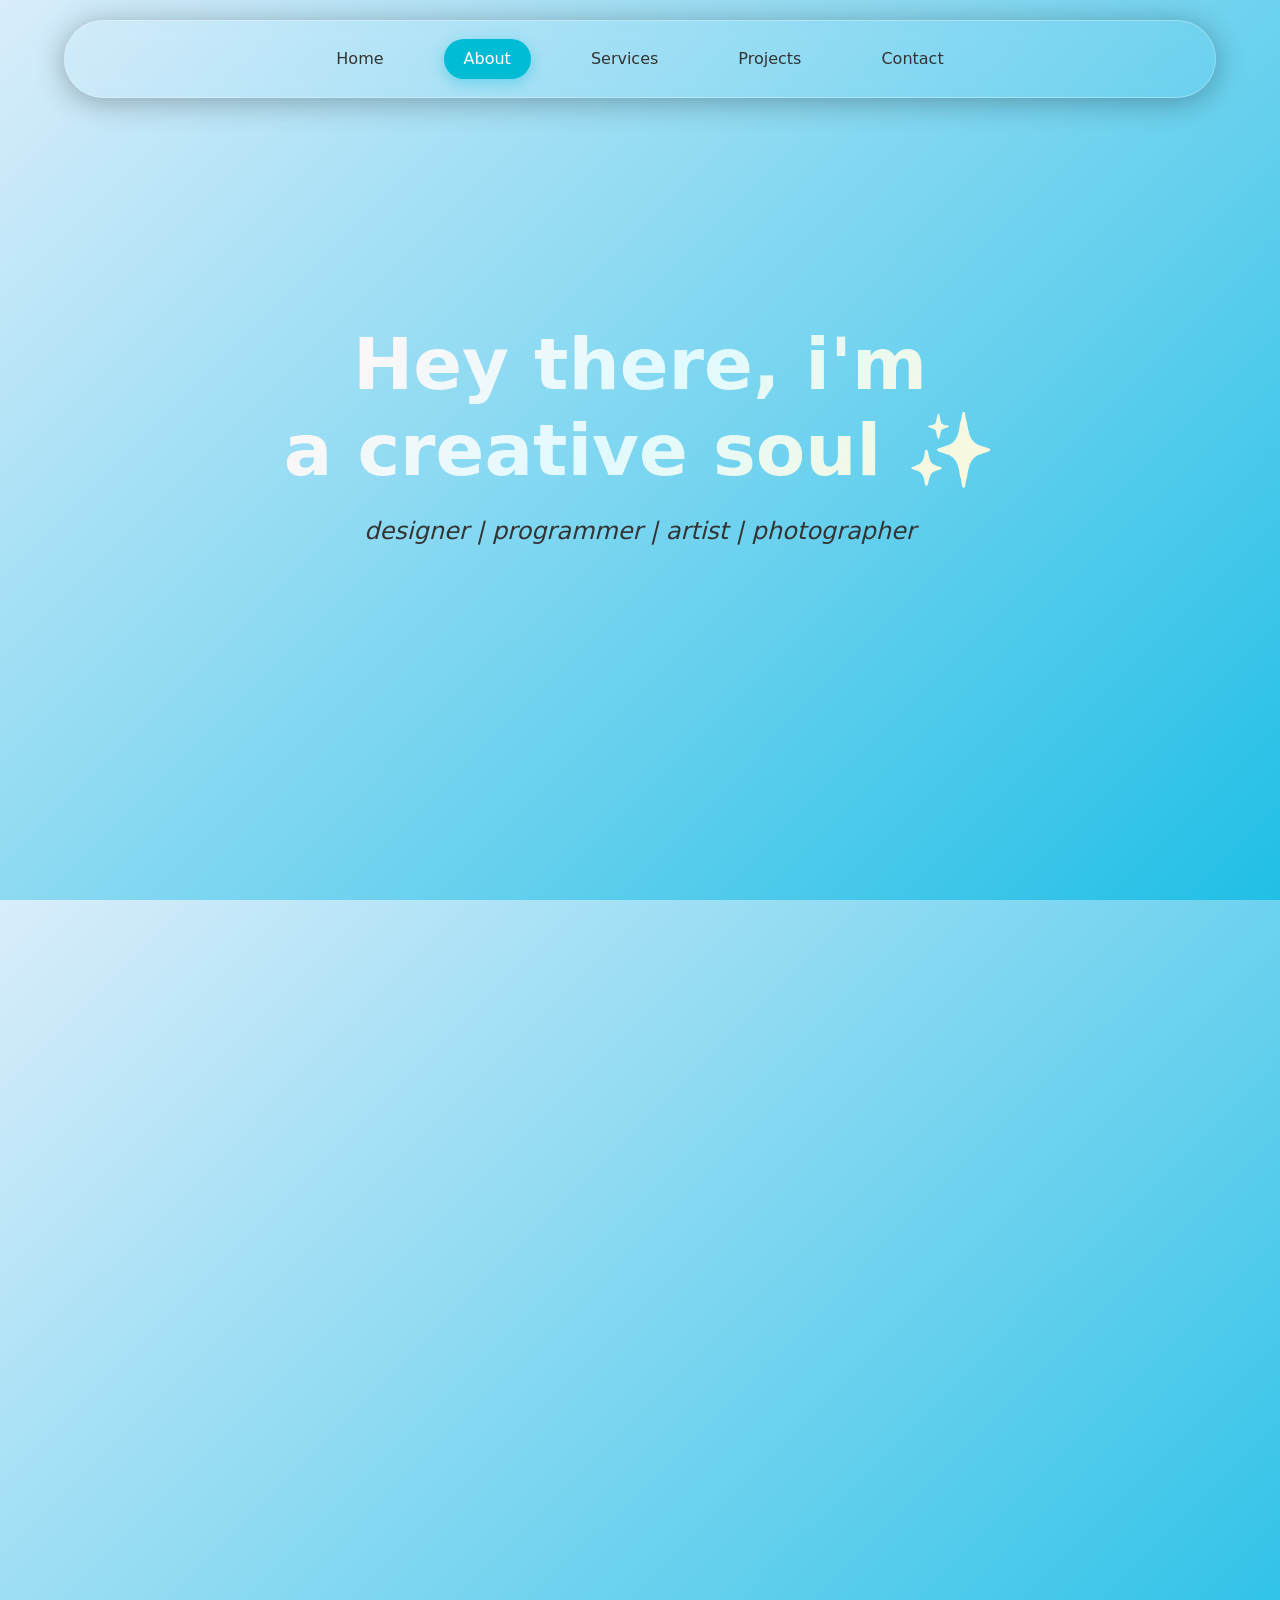
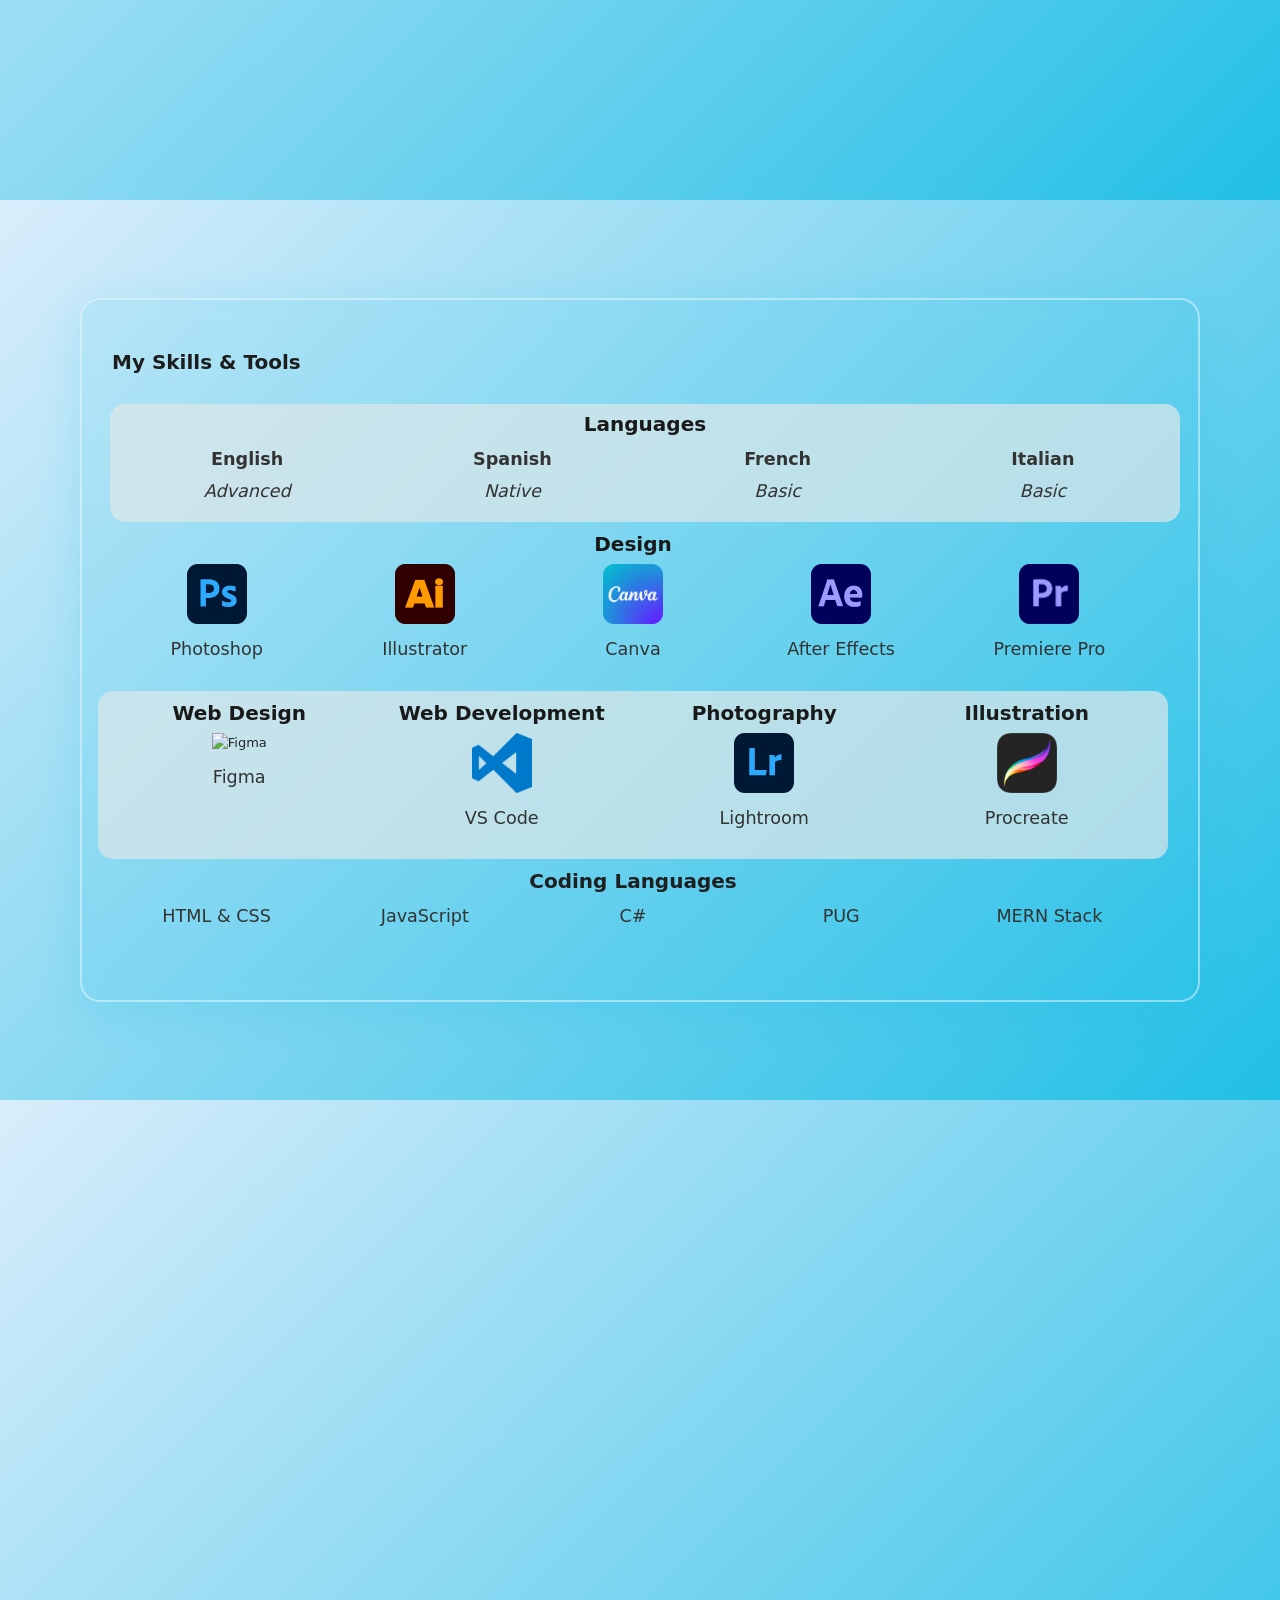
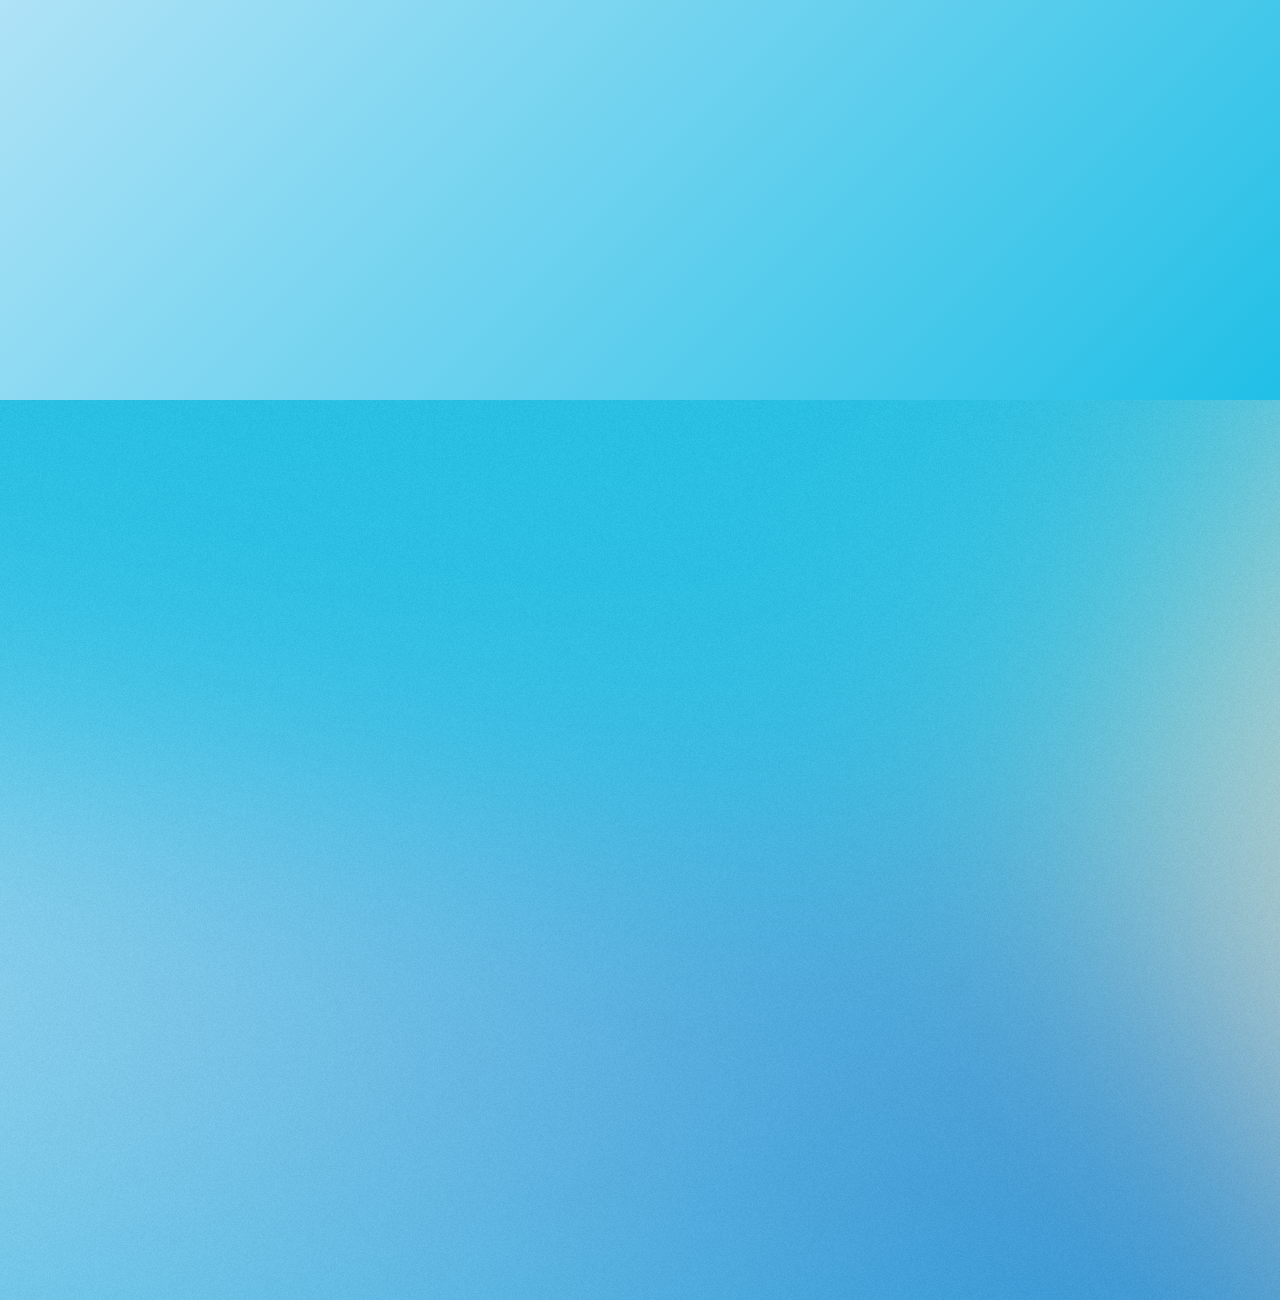
==== about.html @ a9e573de "first commit" ====
<!DOCTYPE html>
<html lang="en">
<head>
    <meta charset="UTF-8">
    <meta name="viewport" content="width=device-width, initial-scale=1.0">
    <title>About Me - Photographer & Creative</title>
    <link href="https://cdn.jsdelivr.net/npm/bootstrap@5.3.0/dist/css/bootstrap.min.css" rel="stylesheet">
    <link rel="stylesheet" href="principal.css">
    <link rel="stylesheet" href="portafolio.css">
    <link rel="stylesheet" href="https://unpkg.com/aos@2.3.1/dist/aos.css">
    <style>
        .about-container {
            max-width: 1200px;
            margin: 0 auto;
            padding: 60px 40px;
        }

        .about-hero-title {
            font-size: clamp(2.5rem, 8vw, 4.5rem);
            font-weight: 900;
            background: linear-gradient(135deg, #f9f7f7 15%, #e1faff 50%, #fbf8d9 100%);
            -webkit-background-clip: text;
            -webkit-text-fill-color: transparent;
            background-clip: text;
            margin-bottom: 20px;
            line-height: 1.2;
        }

        .about-subtitle {
            font-size: 1.5rem;
            color: #333;
            margin-bottom: 30px;
            font-style: italic;
        }

        .about-section {
            margin: 80px 0 80px 0;
            padding: 50px 30px;
            border-radius: 20px;
            backdrop-filter: blur(10px);
            border: 2px solid rgba(33, 191, 230, 0.3);
            box-shadow: 0 10px 40px rgba(33, 191, 230, 0.2);
            display: flex;
    flex-direction: column;
    justify-content: center;
            
        }

        .about-section-light {
            background-color: rgba(251, 248, 217, 0.8);
            border-color: rgba(251, 248, 217, 0.5);
        }

        .about-section-cyan {
            background-color: rgba(33, 191, 230, 0.1);
            border-color: rgba(240, 250, 252, 0.5);
        }

        .about-section h3 {
            color: #1d1d1d;
            font-weight: 700;
            margin-bottom: 10px;
            font-size: 1.8rem;
        }

        .about-section p {
            font-size: 1.1rem;
            line-height: 1.8;
            color: #333;
            margin-bottom: 15px;
        }

        .emoji-grid {
            display: grid;
            grid-template-columns: repeat(auto-fit, minmax(100px, 1fr));
            gap: 20px;
            margin: 30px 0;
            text-align: center;
        }

        .emoji-item {
            font-size: 3rem;
            animation: float 3s ease-in-out infinite;
        }

        .emoji-item:nth-child(2) {
            animation-delay: 0.3s;
        }

        .emoji-item:nth-child(3) {
            animation-delay: 0.6s;
        }

        .emoji-item:nth-child(4) {
            animation-delay: 0.9s;
        }

        @keyframes float {
            0%, 100% { transform: translateY(0px); }
            50% { transform: translateY(-15px); }
        }

        .quote-box {
            border-left: 5px solid #21bfe6;
            padding: 20px 30px;
            margin: 30px 0;
            background-color: rgba(33, 191, 230, 0.05);
            border-radius: 10px;
            font-style: italic;
            font-size: 1.2rem;
            color: #555;
        }

        .skills-grid {
            display: grid;
            grid-template-columns: repeat(auto-fit, minmax(150px, 1fr));
            gap: 15px;
            margin: 25px 0;
        }

        .skill-badge {
            background: linear-gradient(135deg, #21bfe6 0%, #00d4ff 100%);
            color: white;
            padding: 15px 20px;
            border-radius: 25px;
            text-align: center;
            font-weight: 600;
            box-shadow: 0 4px 15px rgba(33, 191, 230, 0.3);
            transition: all 0.3s ease;
        }

        .skill-badge:hover {
            transform: translateY(-5px);
            box-shadow: 0 8px 25px rgba(33, 191, 230, 0.5);
        }

        .cta-section {
            text-align: center;
            margin-top: 50px;
        }

        .cta-link {
            display: inline-block;
            background: linear-gradient(135deg, #21bfe6 0%, #00d4ff 100%);
            color: white;
            padding: 15px 40px;
            border-radius: 30px;
            text-decoration: none;
            font-weight: 600;
            transition: all 0.3s ease;
            box-shadow: 0 4px 15px rgba(33, 191, 230, 0.3);
            margin: 10px;
        }

        .cta-link:hover {
            transform: translateY(-3px);
            box-shadow: 0 8px 25px rgba(33, 191, 230, 0.5);
            color: white;
        }

        .panel5 {
            background-image: url(imagenes/image-mesh-gradient.png);
            z-index: 1;
        }

        @media (max-width: 768px) {
            .about-container {
                padding: 40px 30px;
            }

            .about-section {
                padding: 30px 25px;
                margin: 40px 0;
            }

            .panel {
                position: relative !important;
                height: auto !important;
               min-height: auto !important;
                margin-bottom: 20px;
            }

            .panel1 {
                height: 100vh !important;
                
            }

            .about-hero-title {
                font-size: 2rem;
            }

            .about-subtitle {
                font-size: 1.2rem;
            }
        }
    </style>
</head>
<body>
    <nav class="navbar-modern">
        <button class="hamburger" id="hamburger">
            <span></span>
            <span></span>
            <span></span>
        </button>
        <div class="navbar-container" id="navbarContainer">
            <a href="index.html" class="nav-link">Home</a>
            <a href="about.html" class="nav-link active">About</a>
            <a href="services.html" class="nav-link">Services</a>
            <a href="menuproyectos.html" class="nav-link">Projects</a>
            <a href="contact.html" class="nav-link">Contact</a>
        </div>
    </nav>

    <!-- Hero Section -->
    <section class="panel panel1">
        <div class="about-container" style="text-align: center;" >
            <div class="about-hero-title">Hey there, i'm <br>a creative soul ✨</div>
            <p class="about-subtitle">designer | programmer | artist | photographer </p>
        </div>
    </section>

    <!-- The Story -->
    <section class="panel panel2">
        <div class="about-container">
            <div class="about-section about-section-light" data-aos="fade-in">
                <div class="row">
                    <div class="col-md-6">
                        <h3>Who am I?</h3>
                        <p>
                            Hi, I’m <b>Nathy</b>
                            <br>An interactive media designer and illustrator exploring the intersection of visuals, narrative, and digital experiences. My work moves between coding, designing, creating art and taking photos, always driven by creativity and intention <b>★</b>.
                        </p>
                    <p>
                        I believe that design is about creating moments that make people feel something. whether it's the perfect shot at golden hour or a pixel-perfect interface, it's all about connection.
                    </p>
                    </div>
                    <div class="col-md-6">
                    <div style="margin: 40px 0; text-align: center;">
                        <img src="imagenes/Yo2.jpeg" alt="Nathy" style="max-width: 350px; padding-top: 50px; width: 100%; border-radius: 20px; box-shadow: 0 10px 40px rgba(33, 191, 230, 0.2); transition: all 0.3s ease; object-fit: cover;" onmouseover="this.style.transform='scale(1.02)'" onmouseout="this.style.transform='scale(1)'">
                    </div>
                    </div>
                </div>
            </div>
        </div>
    </section>

    <!-- My skills -->

    <section class="panel panel3">
        <div class="about-container">
            <div class="about-section about-section-cyan" style="font-size: small;">
            <!-- TITLE -->
            <div class="row">
                <div class="col-12">
                <h3 style="font-size: 20px;">My Skills & Tools</h3>
                </div>
            </div>
            <!-- GRID -->
            <div style="display: grid; gap: 20px; margin-top: 20px; margin-left: 10px; text-align: center;">
                <!--Idiomas-->
                <div class="row">
                    <div class="col-md-12" style="background-color: rgba(222, 231, 233, 0.7); border-radius: 15px; padding-top: 8px;">
                        <h5 style="color: #19191a; font-weight: 700;">Languages</h5>
                            <div style="display: grid; grid-template-columns: repeat(auto-fit, minmax(110px, 1fr)); gap: 15px;">
                                <div class="tool-card"><p><b>English</b><br> <i >Advanced</i></p></div>
                                <div class="tool-card"><p><b>Spanish</b><br> <i>Native</i></p></div>
                                <div class="tool-card"><p><b>French</b><br> <i>Basic</i></p></div>
                                <div class="tool-card"><p><b>Italian</b><br><i>Basic</i></p></div>
                            </div>
                    </div>

                <!-- Design -->
                <div class="row">
                <div class="col-12" style="padding: 10px;">
                    <h5 style="color: #19191a; font-weight: 700;">Design</h5>
                    <div style="display: grid; grid-template-columns: repeat(auto-fit, minmax(110px, 1fr)); gap: 15px;">
                    <div class="tool-card"><div><img src="imagenes/iconos/Photoshop.png" alt="Figma" style="width: 60px; height: 60px; margin-bottom: 10px;"></div><p>Photoshop</p></div>
                    <div class="tool-card"><div><img src="imagenes/iconos/Illustrator.png" alt="Illustrator" style="width: 60px; height: 60px; margin-bottom: 10px;"></div><p>Illustrator</p></div>
                    <div class="tool-card"><div><img src="imagenes/iconos/7e92f6b5f2a150832b8da889c6a7117deaa204ce-1000x1000.png" alt="Canva" style="width: 60px; height: 60px; margin-bottom: 10px;"></div><p>Canva</p></div>
                    <div class="tool-card"><div><img src="imagenes/iconos/Adobe_After_Effects_CC_icon.svg.png" alt="After Effects" style="width: 60px; height: 60px; margin-bottom: 10px;"></div><p>After Effects</p></div>
                    <div class="tool-card"><div><img src="imagenes/iconos/Adobe_Premiere_Pro_CC_icon.svg.png" alt="Premiere Pro" style="width: 60px; height: 60px; margin-bottom: 10px;"></div><p>Premiere Pro</p></div>
                    </div>
                </div>
                </div>

                <!-- Web Design -->
                <div class="row" style="background-color: rgba(222, 231, 233, 0.7); border-radius: 15px; padding: 10px;">
                <div class="col-md-3">
                    <h5 style="color: #19191a; font-weight: 700;">Web Design</h5>
                    <div style="display: grid; grid-template-columns: repeat(auto-fit, minmax(110px, 1fr)); gap: 15px;">
                    <div class="tool-card"><div><img src="imagenes/iconos/Figma.png" alt="Figma" style="width: 60px; height: 60px; margin-bottom: 10px;"></div><p>Figma</p></div>
                    </div>
                
                </div>

                <!-- Web Dev -->
                
                <div class="col-md-3">
                    <h5 style="color: #19191a; font-weight: 700;">Web Development</h5>
                    <div style="display: grid; grid-template-columns: repeat(auto-fit, minmax(110px, 1fr)); gap: 15px;">
                    <div class="tool-card"><div><img src="imagenes/iconos/visual-studio-code-logo-png-transparent.png" alt="VS Code" style="width: 60px; height: 60px; margin-bottom: 10px;"></div><p>VS Code</p></div>
                    </div>
                </div>
                <div class="col-md-3">
                    <h5 style="color: #19191a; font-weight: 700;">Photography</h5>
                    <div style="display: grid; grid-template-columns: repeat(auto-fit, minmax(110px, 1fr)); gap: 15px;">
                    <div class="tool-card">
                        <div style="font-size: 2.2rem;"><img src="imagenes/iconos/Adobe_Photoshop_Lightroom_CC_logo.svg.png" alt="Lightroom" style="width: 60px; height: 60px; margin-bottom: 10px;"></div>
                        <p>Lightroom</p>
                    </div>
                    </div>
                </div>
                <div class="col-md-3">
                        <h5 style="color: #1b1c1c; font-weight: 700;">Illustration</h5>
                        <div style="display: grid; grid-template-columns: repeat(auto-fit, minmax(110px, 1fr)); gap: 15px;">
                            <div class="tool-card">
                                <div style="font-size: 2.2rem;"><img src="imagenes/iconos/Procreate_icon.png" alt="Procreate" style="width: 60px; height: 60px; margin-bottom: 10px;"></div>
                                <p>Procreate</p>
                            </div>
                        </div>
                    </div>

              
                </div>

                <!-- Coding -->
                <div class="row" style="padding: 10px; padding-bottom: 2px;">
                <div class="col-12">
                    <h5 style="color: #1e1f20; font-weight: 700;">Coding Languages</h5>
                    <div style="display: grid; grid-template-columns: repeat(auto-fit, minmax(110px, 1fr)); gap: 15px;">
                    <div class="tool-card"><p>HTML & CSS</p></div>
                    <div class="tool-card"><p>JavaScript</p></div>
                    <div class="tool-card"><p>C#</p></div>
                    <div class="tool-card"><p>PUG</p></div>
                    <div class="tool-card"><p>MERN Stack</p></div>
                    </div>
                </div>
                </div>

            </div>

            <!-- TEXT BELOW -->
        </div>
    </section>

    <!-- Fun Facts -->
    <section class="panel panel4">
        <div class="about-container">
            <div class="about-section about-section-cyan" data-aos="fade-in">
                
                <h3 style="margin-bottom: 10px; color: #1e1f20; font-size: xx-large;"> Education</h3>
                <div class="row g-4 align-items-center">
                    <div class="col-12 col-md-6">
                        <div style="padding: 15px 0;">
                            <h5 style="color: #1f2020; font-weight: 700; font-size: clamp(1.1rem, 5vw, 1.3rem); margin-bottom: 10px;"> Universidad San Francisco de Quito (USFQ)</h5>
                            <p style="color: #666; font-size: 0.95rem; margin-bottom: 9px;"><strong>2024 - 2028</strong></p>
                            <ul style="list-style: none; padding-left: 0; font-size: clamp(0.95rem, 4vw, 1rem); line-height: 1.8; color: #333;">
                                <li>B.A. in Interactive Media Design</li>
                                <li>Minor in Illustration and Sequential Art</li>
                                <li>GPA: 4.0/4.0</li>
                                <li>NTTData certification</li>
                            </ul>
                        </div>
                        <div style="padding: 20px 0; border-top: 2px solid rgba(33, 191, 230, 0.2); margin-top: 10px;">
                            <h5 style="color: #1f2020; font-weight: 700; font-size: clamp(1.1rem, 5vw, 1.3rem); margin-bottom: 10px;">Tomas Moro International School</h5>
                            <p style="color: #666; font-size: 0.95rem; margin-bottom: 12px;"><strong>2009 - 2023</strong></p>
                            <ul style="list-style: none; padding-left: 0; font-size: clamp(0.95rem, 4vw, 1rem); line-height: 1.8; color: #333;">
                                <li>Quito Standard Bearer (Portaestandarte de Quito)</li>
                                <li>Valedictorian — GPA: 9.83/10</li>
                                <li>International Baccalaureate (IB) Diploma (English A: Higher Level)</li>
                            </ul>
                        </div>
                    </div>
                    <div class="col-12 col-md-6 d-flex align-items-center justify-content-center">
                        <div style="margin: 20px 0; text-align: center; width: 100%;">
                            <img src="imagenes/graduada.jpg" alt="Nathy" style="max-width: 100%; width: 100%; max-height: 500px; border-radius: 20px; box-shadow: 0 10px 40px rgba(33, 191, 230, 0.2); transition: all 0.3s ease; object-fit: cover;" onmouseover="this.style.transform='scale(1.02)'" onmouseout="this.style.transform='scale(1)'">
                        </div>
                    </div>
                </div>
            </div>
        </div>
    </section>

    <!-- CTA Section -->
    <section class="panel panel5">
        <div class="about-container">
            <div data-aos="fade-up">
                <div class="row">
                    <div class="col-md-12">
                        <h2 class="font-angelica" style="color: white; margin-bottom: 30px; font-size: clamp(6rem, 8vw, 5rem); text-align: center;">Ready to create something beautiful?</h2>
                    </div>
                 </div>
                 <div class="row g-3 justify-content-center">
                    <div class="col-12 col-md-6 text-center">
                        <a href="menuproyectos.html" class="btn btn-secondary btn-lg w-100" style="color: #19191a;">Explore My Work</a>
                    </div>
                    <div class="col-12 col-md-6 text-center">
                        <a href="contact.html" class="btn btn-secondary btn-lg w-100" style="color: #19191a;">Get in Touch</a>
                    </div>
                </div>
            </div>
        </div>
    </section>

    <script async src="https://cdn.jsdelivr.net/npm/bootstrap@5.3.0/dist/js/bootstrap.bundle.min.js"></script>
    <script async src="https://unpkg.com/aos@2.3.1/dist/aos.js"></script>
    <script>
        AOS.init({
            duration: 800,
            offset: 100
        });
        
        // Menu Hamburguesa
        const hamburger = document.getElementById('hamburger');
        const navbarContainer = document.getElementById('navbarContainer');
        
        hamburger.addEventListener('click', function() {
            navbarContainer.classList.toggle('active');
            hamburger.classList.toggle('active');
        });
        
        // Cerrar menú al hacer clic en un enlace
        document.querySelectorAll('.nav-link').forEach(link => {
            link.addEventListener('click', function() {
                navbarContainer.classList.remove('active');
                hamburger.classList.remove('active');
            });
        });
    </script>
</body>
</html>
---- principal.css ----
/* Custom Fonts */
@font-face {
    font-family: 'Angelica';
    src: url(imagenes/Tipografias/angelica.ttf) format('truetype');
}

@font-face {
    font-family: 'Poti';
    src: url(imagenes/Tipografias/poti.ttf) format('truetype');
}

/* Font Classes */
.font-angelica {
    font-family: 'Angelica', sans-serif !important;
}

.font-poti {
    font-family: 'Poti', sans-serif !important;
}

body {
   /* margin: 0;
    padding: 0;
    min-height: 100vh;
    background: linear-gradient(135deg, #00bcd4 0%, #2196f3 50%, #e0f2f1 100%);
    background-attachment: fixed;*/
    background-image: url(imagenes/image-mesh-gradient.png);
    background-size: cover;
    background-position: center;
    background-repeat: no-repeat;
    background-attachment: fixed;
}
.panel{
    display: flex;
    justify-content: center;
    align-items: center;
    height: 100vh;
    font-size: 30px;
    top: 0;
    position: sticky;
    
}
.panel1{
    background-image: url(imagenes/image-mesh-gradient.png);
    background-size: cover;
    background-position: center;
    background-repeat: no-repeat;
    z-index: 1;
}
.panel2{
    /* background-color: #fbf8d9 !important; */
    background-image: url(imagenes/background\ 2.png);
    background-size: cover;
    background-position: center;
    background-repeat: no-repeat;
    z-index: 1;
}
.panel3{
    background-image: url(imagenes/image-mesh-gradient.png);
    background-size: cover;
    background-position: center;
    background-repeat: no-repeat;
    z-index: 1;
}
.panel4{
    /* background-color: #21bfe6; */
    background-image: url(imagenes/background\ 2.png);
    background-size: cover;
    background-position: center;
    background-repeat: no-repeat;
    z-index: 1;
}

.btn1  {
  background-color: #fbf8d9;
  color: var(--light);
  border: none;
   transition: all 0.4s cubic-bezier(0.34, 1.56, 0.64, 1);
  cursor: pointer;
  position: relative;
  overflow: hidden;
  letter-spacing: 0.5px;
  font-size: 1rem;
}
.btn1::before {
  content: '';
  position: absolute;
  top: 50%;
  left: 50%;
  width: 0;
  height: 0;
  border-radius: 50%;
  background: rgba(255, 255, 255, 0.3);
  transform: translate(-50%, -50%);
  transition: width 0.6s, height 0.6s;
}

.btn1:hover {
  transform: translateY(-3px) scale(1.05);
  background: #379ef2;
}

.btn1:active {
  animation: btnBounce 0.4s ease;
  box-shadow: 0 6px 16px rgba(113, 217, 214, 0.5);
  transform: translateY(-1px) scale(1.02);
}

@keyframes btnBounce {
  0%, 100% {
    transform: scale(1.05);
  }
  50% {
    transform: scale(0.98);
  }
}

.navbar-modern {
    position: fixed;
    top: 20px;
    left: 50%;
    transform: translateX(-50%);
    z-index: 1000;
    width: 90%;
    max-width: 1200px;
}

.hamburger {
    display: none;
    background: none;
    border: none;
    font-size: 24px;
    cursor: pointer;
    flex-direction: column;
    gap: 5px;
    position: absolute;
    right: 20px;
    top: 50%;
    transform: translateY(-50%);
    z-index: 1001;
}

.hamburger span {
    width: 25px;
    height: 3px;
    background-color: #333333;
    border-radius: 2px;
    transition: all 0.3s ease;
}

.hamburger.active span:nth-child(1) {
    transform: rotate(45deg) translate(10px, 10px);
}

.hamburger.active span:nth-child(2) {
    opacity: 0;
}

.hamburger.active span:nth-child(3) {
    transform: rotate(-45deg) translate(7px, -7px);
}

.navbar-container {
    display: flex;
    gap: 40px;
    padding: 18px 50px;
    background-color: transparent;
    border: 1px solid rgba(255, 255, 255, 0.3);
    border-radius: 50px;
    backdrop-filter: blur(10px);
    box-shadow: 0 4px 30px rgba(0, 0, 0, 0.3);
    flex-wrap: wrap;
    justify-content: center;
    align-items: center;
}

.nav-link {
    color: #333333;
    text-decoration: none;
    font-size: 16px;
    font-weight: 500;
    padding: 8px 20px;
    border-radius: 25px;
    transition: all 0.3s ease;
    position: relative;
    white-space: nowrap;
}

.nav-link:hover {
    color: #ffffff;
    transform: translateY(-2px);
}

.nav-link.active {
    background-color: #00bcd4;
    color: #ffffff;
    box-shadow: 0 4px 15px rgba(0, 188, 212, 0.4);
}

/* Tablet */
@media (max-width: 992px) {
    .navbar-container {
        gap: 20px;
        padding: 15px 30px;
    }
    
    .nav-link {
        font-size: 14px;
        padding: 6px 15px;
    }
}

/* Móvil */
@media (max-width: 768px) {
    .navbar-modern {
        top: 10px;
        width: 95%;
    }
    
    .hamburger {
        display: flex;
        padding: 10px;
        font-size: 28px;
    }
    
    .hamburger span {
        background-color: #333333;
        width: 28px;
        height: 3px;
    }
    
    .panel {
        padding-top: 120px;
    }
    
    .navbar-container {
        position: absolute;
        top: 100%;
        left: 0;
        right: 0;
        flex-direction: column;
        gap: 0;
        margin-top: 10px;
        padding: 0 15px;
        border-radius: 20px;
        max-height: 0;
        overflow: hidden;
        opacity: 0;
        transition: all 0.3s ease;
        pointer-events: none;
        background-color: transparent;
        border: 1px solid rgba(255, 255, 255, 0.3);
        backdrop-filter: blur(10px);
    }
    
    .navbar-container.active {
        max-height: 400px;
        opacity: 1;
        pointer-events: auto;
        padding: 15px;
        overflow: visible;
    }
    
    .nav-link {
        font-size: 14px;
        padding: 12px 15px;
        width: 100%;
        text-align: center;
        border-radius: 10px;
    }
}

/* Móvil pequeño */
@media (max-width: 576px) {
    .navbar-modern {
        top: 8px;
        width: 98%;
    }
    
    .hamburger {
        padding: 8px;
        font-size: 24px;
    }
    
    .hamburger span {
        width: 22px;
        height: 2.5px;
    }
    
    .panel {
        padding-top: 100px;
    }
    
    .nav-link {
        font-size: 12px;
        padding: 10px 12px;
    }
}

.navbar {
    position: relative;
    padding: 10px 20px;
    background-color: rgba(255, 255, 255, 0.2);
    border-radius: 60px;
    backdrop-filter: blur(10px);
    box-shadow: 0 4px 30px rgba(0, 0, 0, 0.1);
    border: 0.5px solid rgba(255, 255, 255, 0.3);
}

      .btn-primary {
            background-color: #21BFE6;
            border: none;
            padding: 15px 40px;
            font-size: 1.2rem;
            font-weight: bold;
            border-radius: 30px;
            transition: all 0.3s ease;
        }
        .btn-primary:hover {
            background-color: #0fa3c8;
            transform: translateY(-5px);
        }
        .btn-secondary {
            background-color: #fbf8d9;
            border: none;
            padding: 15px 40px;
            font-size: 1.2rem;
            font-weight: bold;
            border-radius: 30px;
            transition: all 0.3s ease;
        }
        .btn-secondary:hover {
            background-color: #fffdea;
            transform: translateY(-5px);
        }
/* Responsive Gallery Title */
.gallery-title {
    font-size: clamp(3rem, 12vw, 200px);
    color: aliceblue;
}

/* Media queries para mayor control en dispositivos específicos */
@media (max-width: 992px) {
    .gallery-title {
        font-size: clamp(2rem, 10vw, 150px);
    }
}

@media (max-width: 768px) {
    .gallery-title {
        font-size: clamp(9rem, 8vw, 100px);
    }
}

@media (max-width: 576px) {
    .gallery-title {
        font-size: clamp(8rem, 6vw, 70px);
    }
}
---- portafolio.css ----
.gallery {
    display: grid;
    grid-template-columns: repeat(4, 1fr);
    gap: 20px;
    padding: 20px;
    background-color: #f5f5f5;
    grid-auto-flow: dense;
}
.fondo2 {
    background-color: #0c0c0c;
}
.gallery > img {
    width: 100%;
    object-fit: cover;
}

.gallery > img:hover {
    transform: scale(1.01);
    transition: transform 0.3s ease;        
}

.gallery > img.img-1x1 {
    grid-column-end: span 1;
    grid-row-end: span 1;
    aspect-ratio: 1 / 1 ;
}


.gallery > img.img-2x2 {
    grid-column-end: span 2;
    grid-row-end: span 2;
    aspect-ratio: 1 / 1 ;
}


.gallery > img.img-2x1 {
    grid-column-end: span 2;
    grid-row-end: span 1;
    aspect-ratio: 2 / 1 ;
}

.gallery > img.img-1x2 {
    grid-column-end: span 1;
    grid-row-end: span 2;
    aspect-ratio: 1 / 2 ;
}
.portafolio {
    font-family: 'Arial', sans-serif;
    margin: 0;
    padding: 0;
    background-color: #f5f5f5;  
}

/* Estilos para el Lightbox */
.modal-lightbox {
    display: none;
    position: fixed;
    top: 0;
    left: 0;
    width: 100%;
    height: 100%;
    background-color: rgba(0, 0, 0, 0.8);
    z-index: 1000;
    justify-content: center;
    align-items: center;
}

.modal-lightbox.active {
    display: flex;
}

.modal-content {
    position: relative;
    max-width: 33%;
    max-height: 90vh;
}

.modal-content img {
    width: 100%;
    height: 20%;
    object-fit: contain;
    border-radius: 10px;
}

.modal-close {
    position: absolute;
    top: -40px;
    right: 0;
    font-size: 40px;
    color: white;
    cursor: pointer;
    transition: color 0.3s ease;
}

.modal-close:hover {
    color: #ccc;
}

/* Botón de regreso a menú */
.back-to-menu {
    display: flex;
    justify-content: center;
    align-items: center;
    padding: 30px 20px;
    background-color: #f5f5f5;
}

.back-to-menu a {
    background-color: #21BFE6;
    color: white;
    padding: 12px 40px;
    border-radius: 25px;
    text-decoration: none;
    font-weight: bold;
    font-size: 1rem;
    transition: all 0.3s ease;
    display: inline-block;
}

.back-to-menu a:hover {
    background-color: #0fa3c8;
    transform: scale(1.05);
    color: white;
}

/* Sección Hero/Título */
.panel {
    width: 100%;
    display: flex;
    align-items: center;
    justify-content: center;
    background: linear-gradient(135deg, #D9EDFB 0%, #21BFE6 100%);
    position: relative;
    overflow: hidden;
}

.panel1 {
    height: 100vh;
    min-height: 100vh;
}

.panel12 {
    height: 100vh;
    min-height: 100vh;
    background-color: #000000 !important;
    background-image: none !important;
    background-size: cover;
    background-position: center;
}

.panel12 h1 {
    
    color: white !important;
    
}

/* Responsive Gallery Title */
.gallery-title {
    font-size: clamp(3rem, 12vw, 200px);
    color: aliceblue;
}

/* Media queries para mayor control en dispositivos específicos */
@media (max-width: 992px) {
    .gallery-title {
        font-size: clamp(2rem, 10vw, 150px);
    }
}

@media (max-width: 768px) {
    .gallery-title {
        font-size: clamp(1.5rem, 8vw, 100px);
    }
}

@media (max-width: 576px) {
    .gallery-title {
        font-size: clamp(8rem, 6vw, 70px);
    }
}
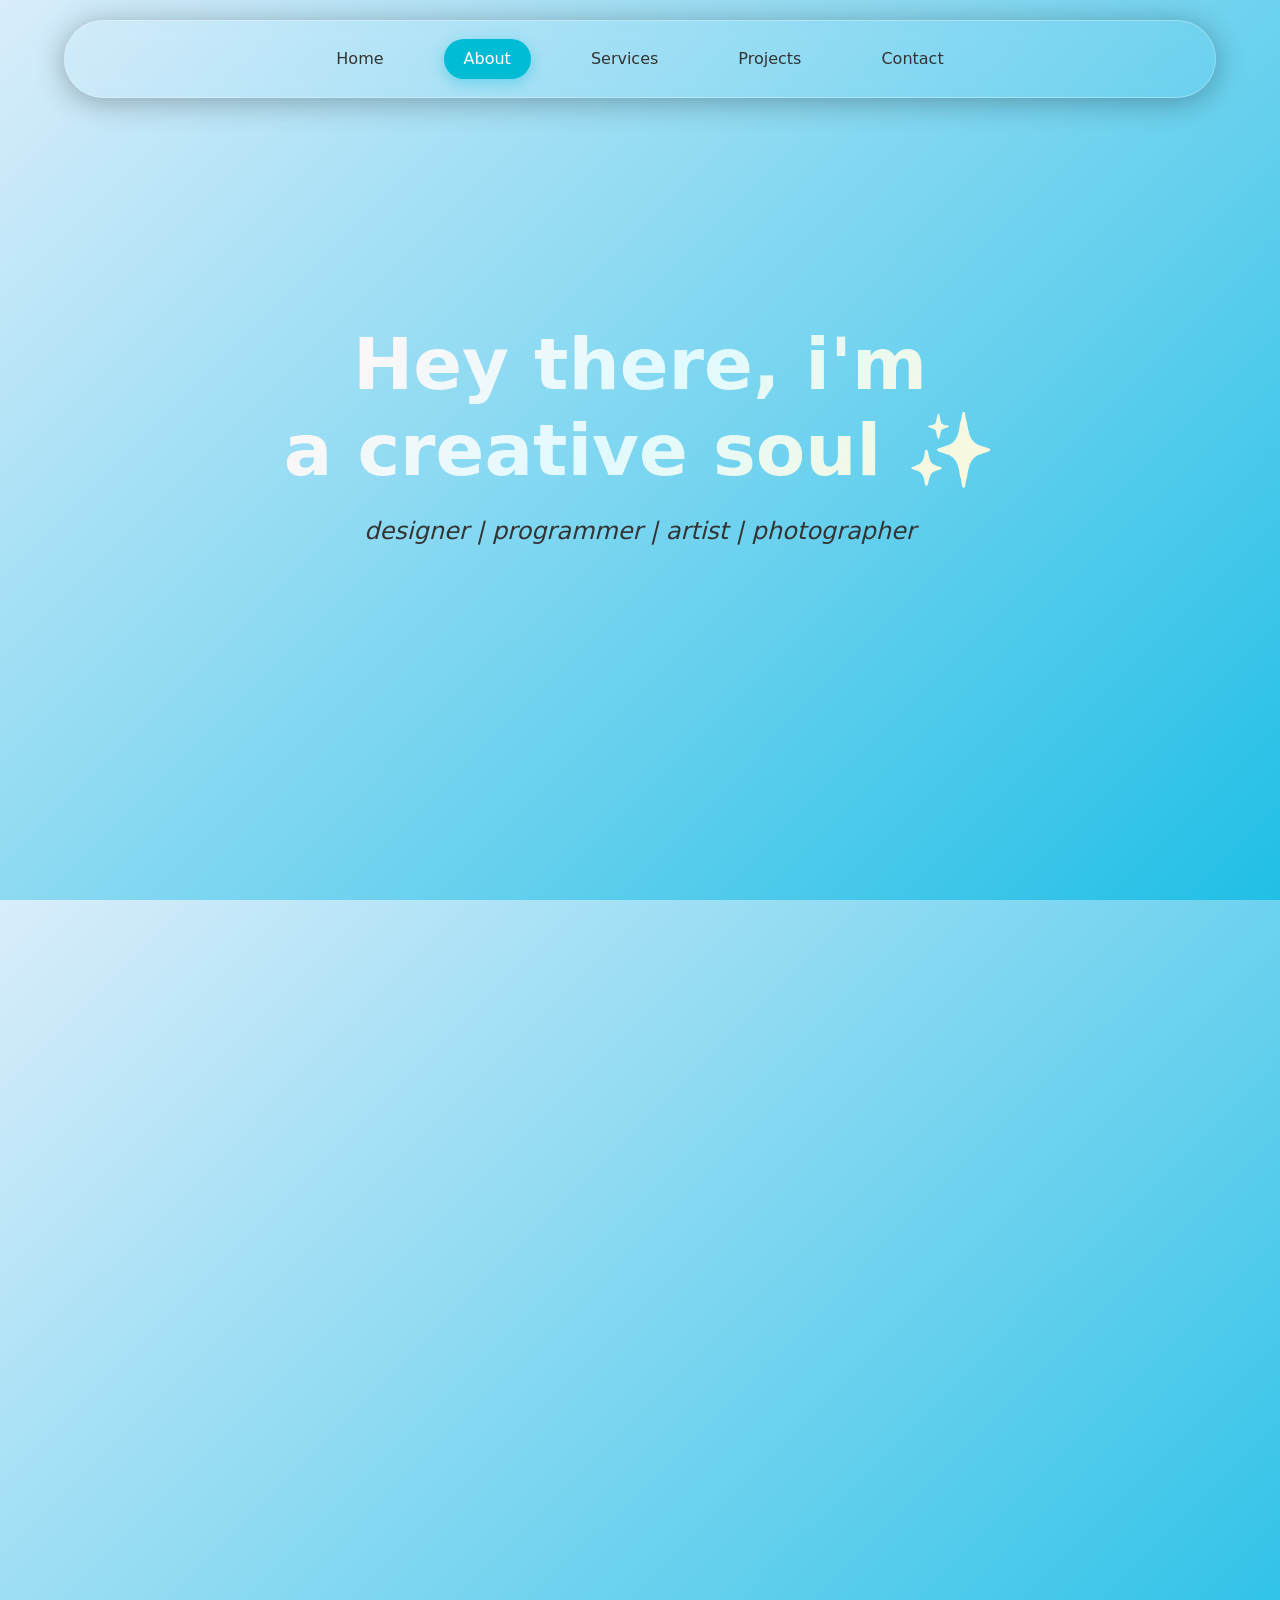
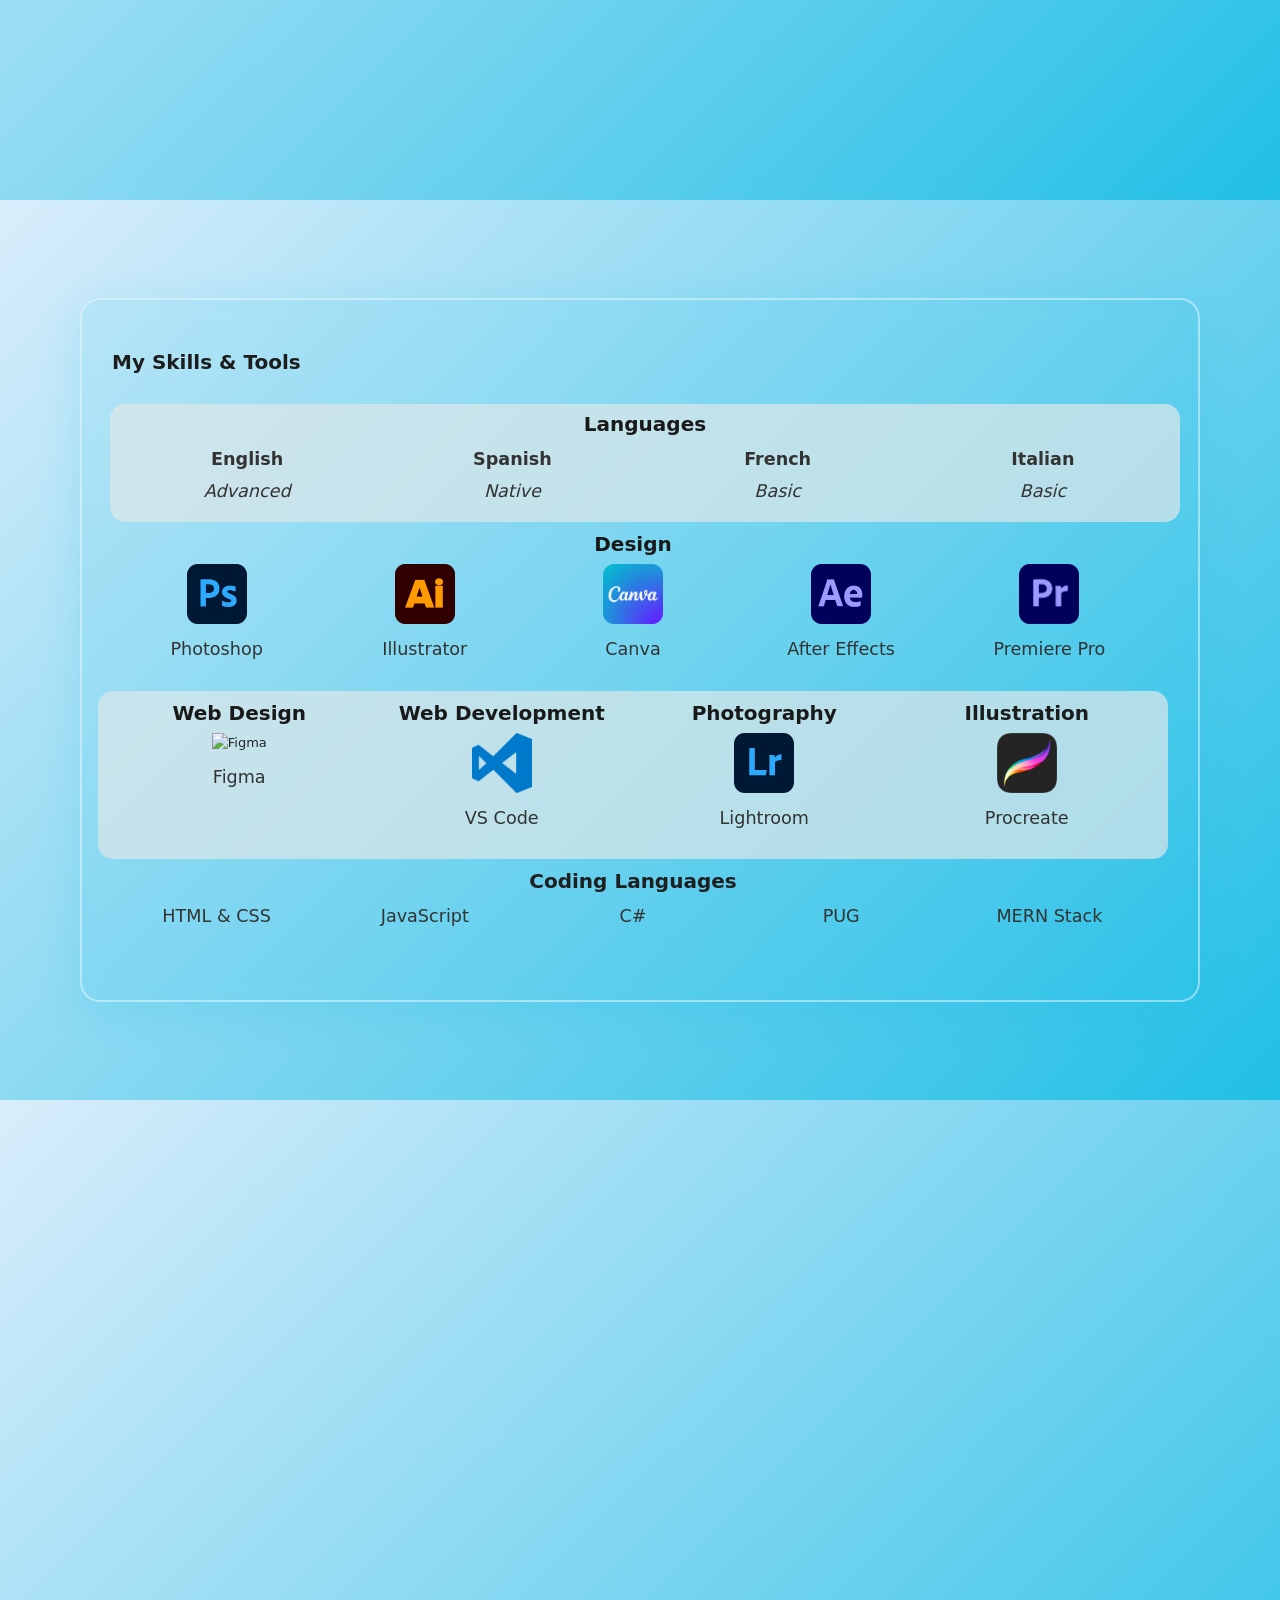
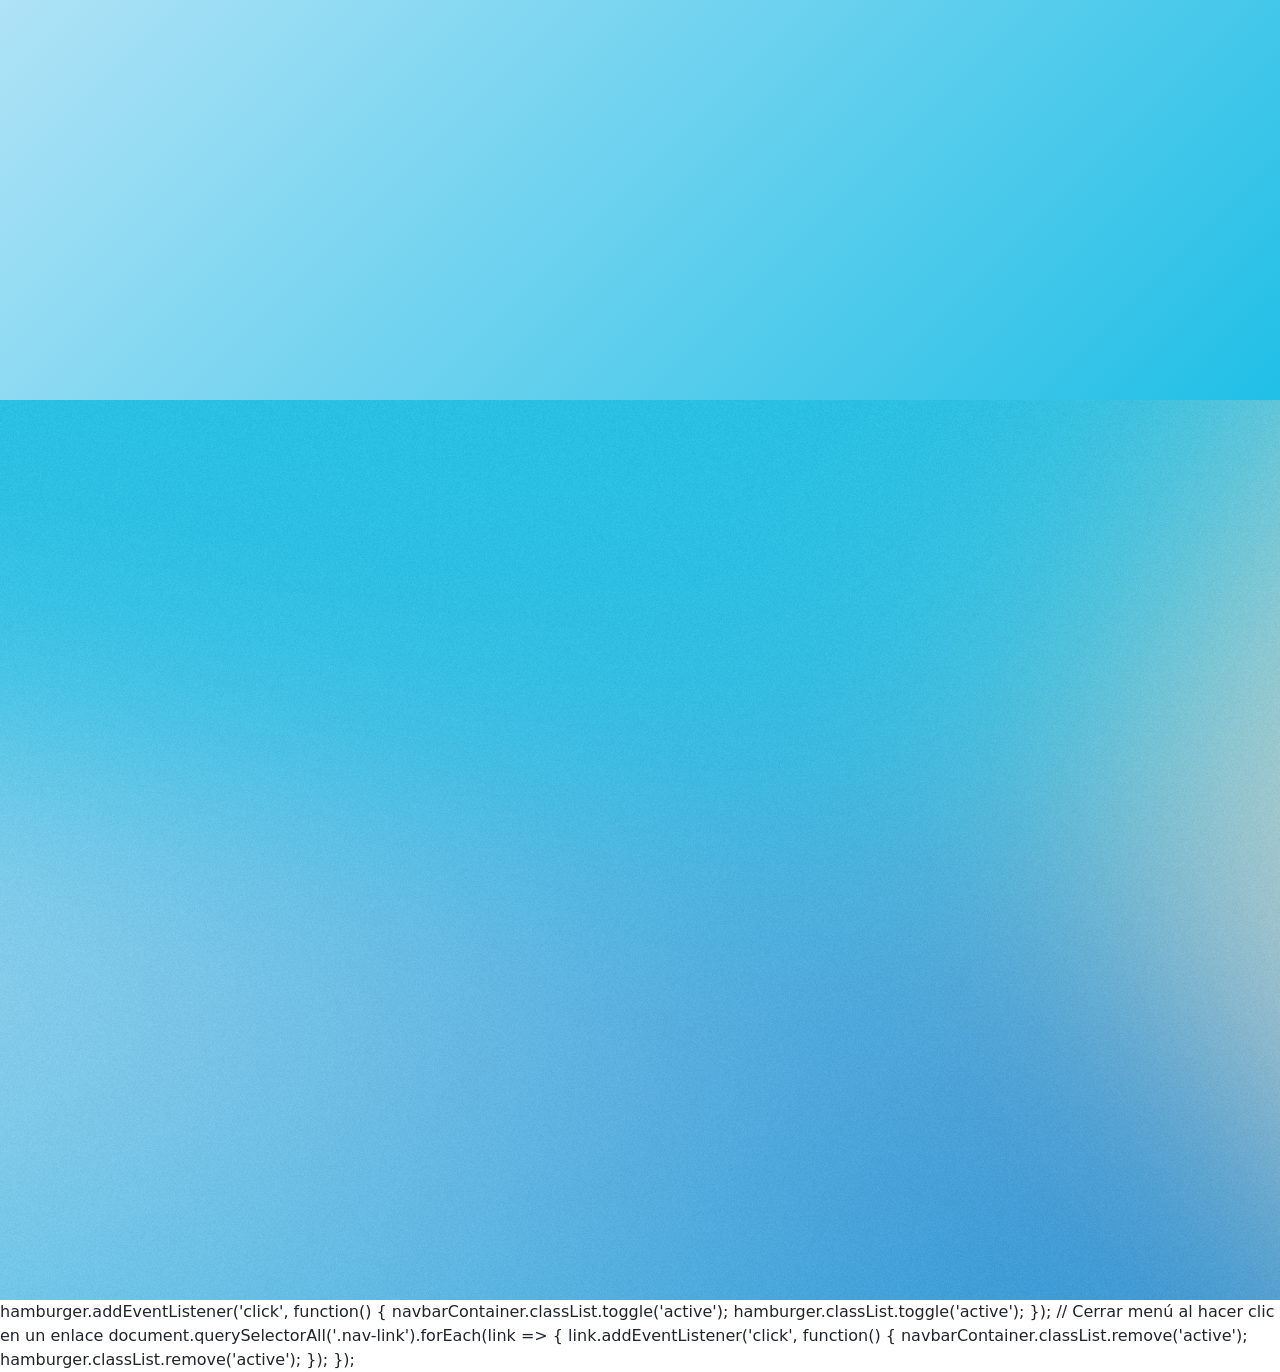
==== commit 0013d233: "animaciones quitadas a traves de javascript" ====
--- a/about.html
+++ b/about.html
@@ -76,6 +76,14 @@
             gap: 20px;
             margin: 30px 0;
             text-align: center;
+        }
+
+        /* Desactivar animaciones en dispositivos móviles */
+        @media (max-width: 768px) {
+            [data-aos] {
+                opacity: 1 !important;
+                animation: none !important;
+            }
         }
 
         .emoji-item {
@@ -404,15 +412,7 @@
 
     <script async src="https://cdn.jsdelivr.net/npm/bootstrap@5.3.0/dist/js/bootstrap.bundle.min.js"></script>
     <script async src="https://unpkg.com/aos@2.3.1/dist/aos.js"></script>
-    <script>
-        AOS.init({
-            duration: 800,
-            offset: 100
-        });
-        
-        // Menu Hamburguesa
-        const hamburger = document.getElementById('hamburger');
-        const navbarContainer = document.getElementById('navbarContainer');
+    <script src="js/animations.js"></script>
         
         hamburger.addEventListener('click', function() {
             navbarContainer.classList.toggle('active');
--- a/principal.css
+++ b/principal.css
@@ -333,6 +333,29 @@
             background-color: #fffdea;
             transform: translateY(-5px);
         }
+
+/* Desativar animações em dispositivos móveis */
+@media (max-width: 768px) {
+    .btn1:hover,
+    .btn1:active,
+    .btn-primary:hover,
+    .btn-secondary:hover,
+    .nav-link:hover {
+        transform: none !important;
+        animation: none !important;
+    }
+
+    .btn1::before {
+        transition: none !important;
+    }
+
+    .hamburger span,
+    .nav-link,
+    .navbar-container {
+        transition: none !important;
+    }
+}
+
 /* Responsive Gallery Title */
 .gallery-title {
     font-size: clamp(3rem, 12vw, 200px);
--- a/portafolio.css
+++ b/portafolio.css
@@ -17,6 +17,14 @@
 .gallery > img:hover {
     transform: scale(1.01);
     transition: transform 0.3s ease;        
+}
+
+/* Desativar animações de hover em dispositivos móveis */
+@media (max-width: 768px) {
+    .gallery > img:hover {
+        transform: none !important;
+        transition: none !important;
+    }
 }
 
 .gallery > img.img-1x1 {
@@ -123,6 +131,18 @@
     color: white;
 }
 
+/* Desativar animações em dispositivos móviles */
+@media (max-width: 768px) {
+    .back-to-menu a:hover {
+        transform: none !important;
+        background-color: #21BFE6;
+    }
+    
+    .modal-close:hover {
+        color: white;
+    }
+}
+
 /* Sección Hero/Título */
 .panel {
     width: 100%;
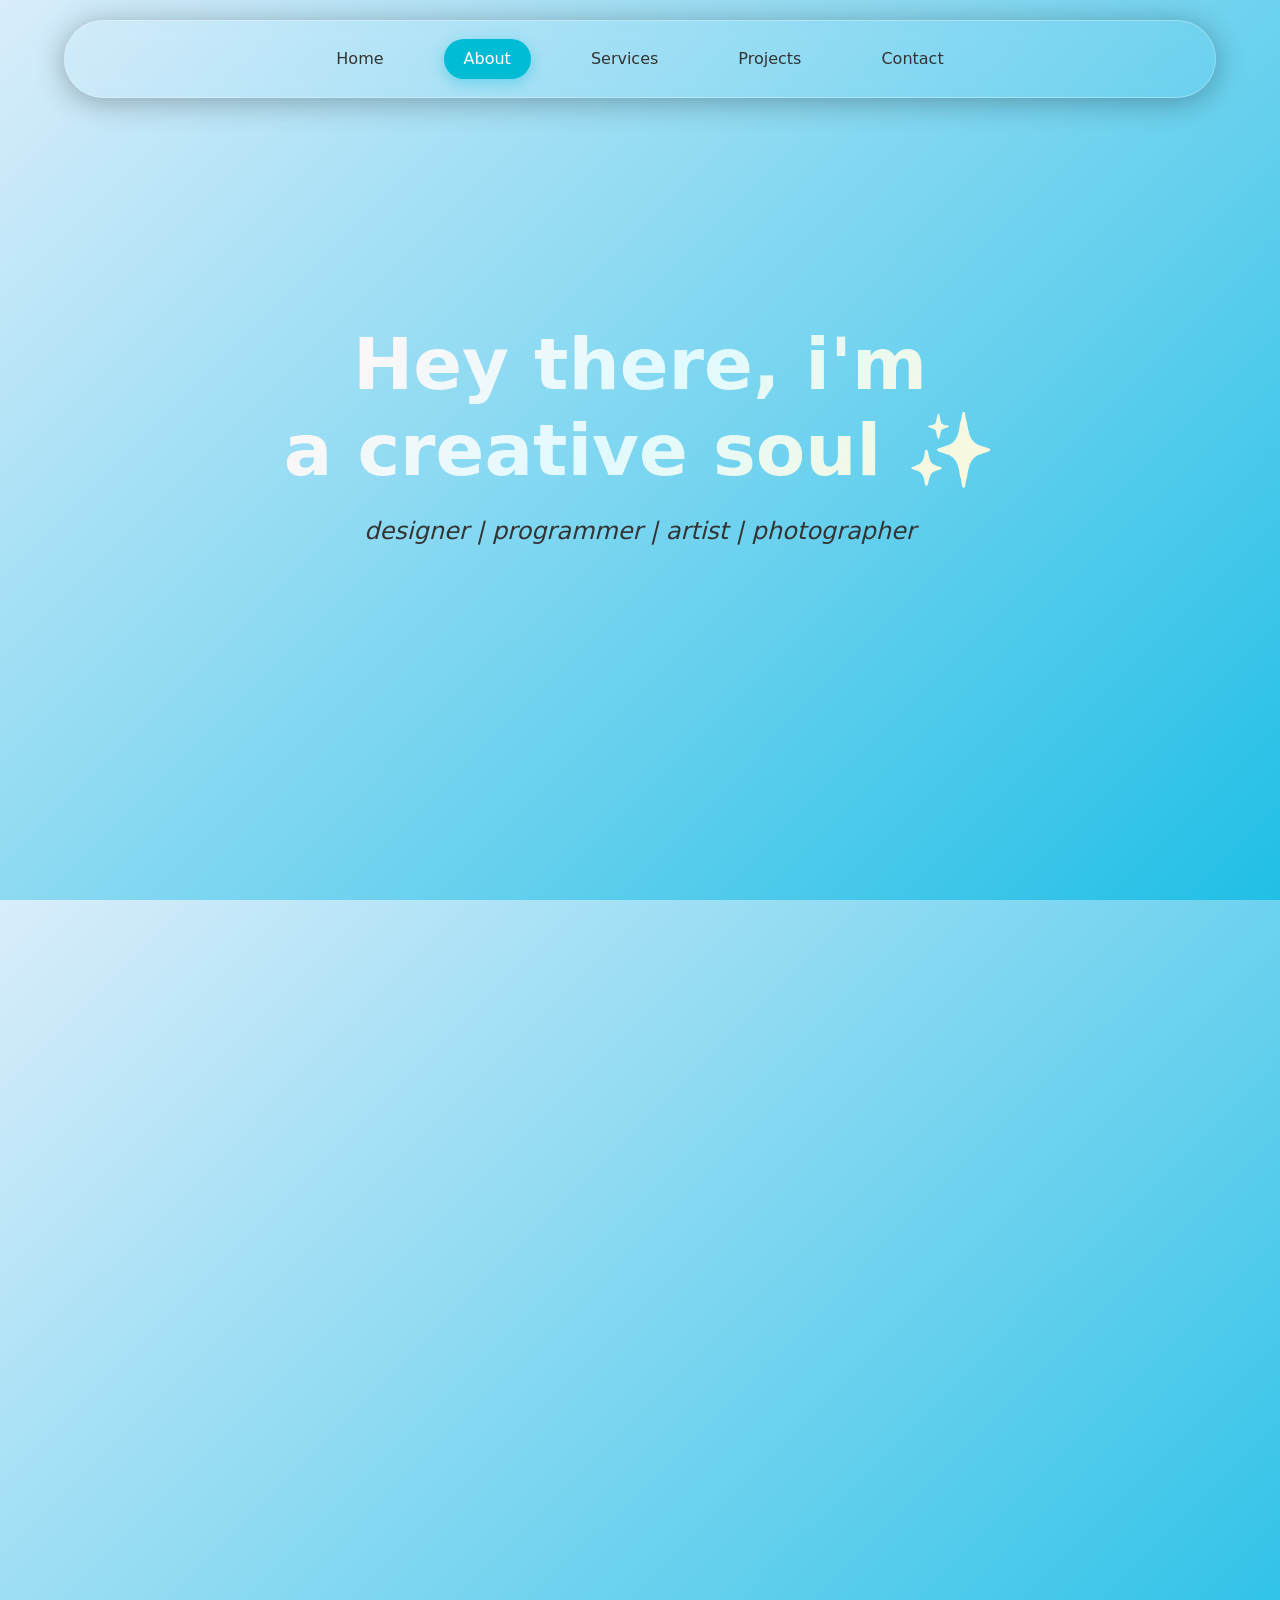
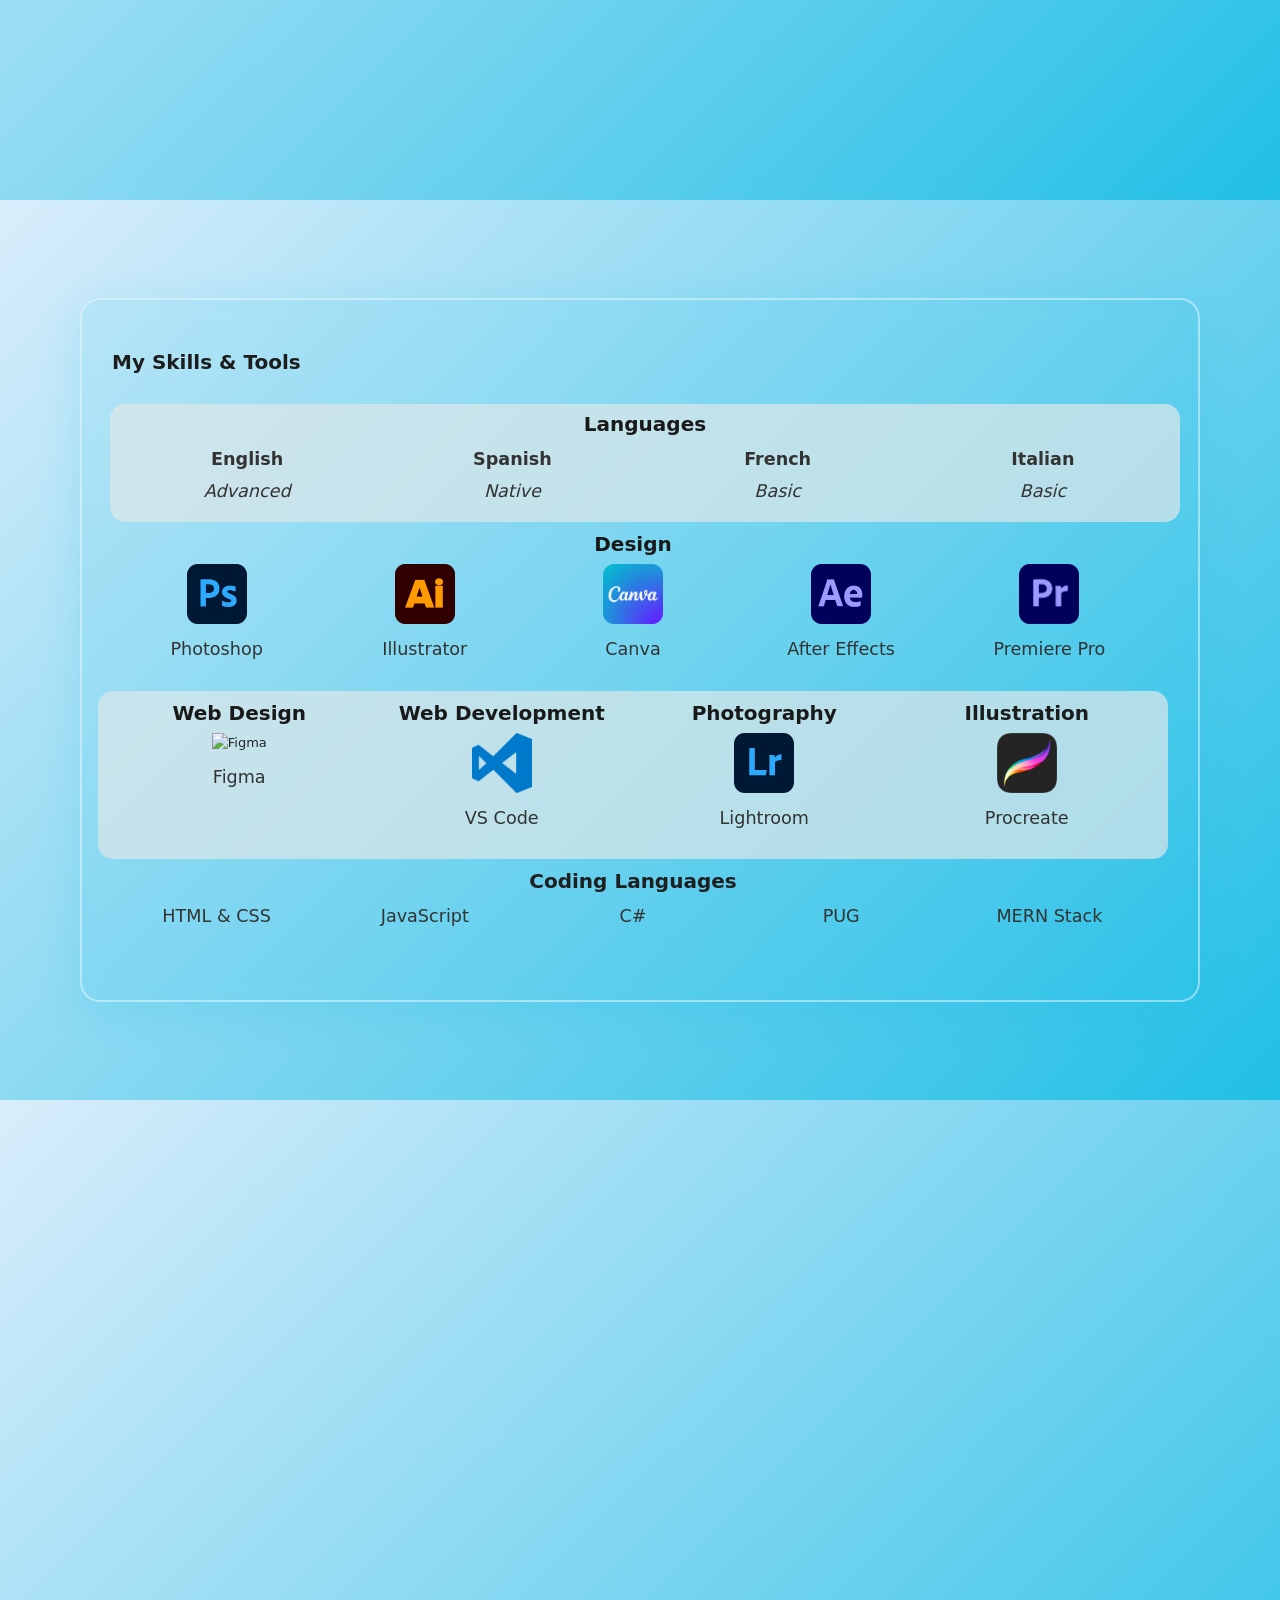
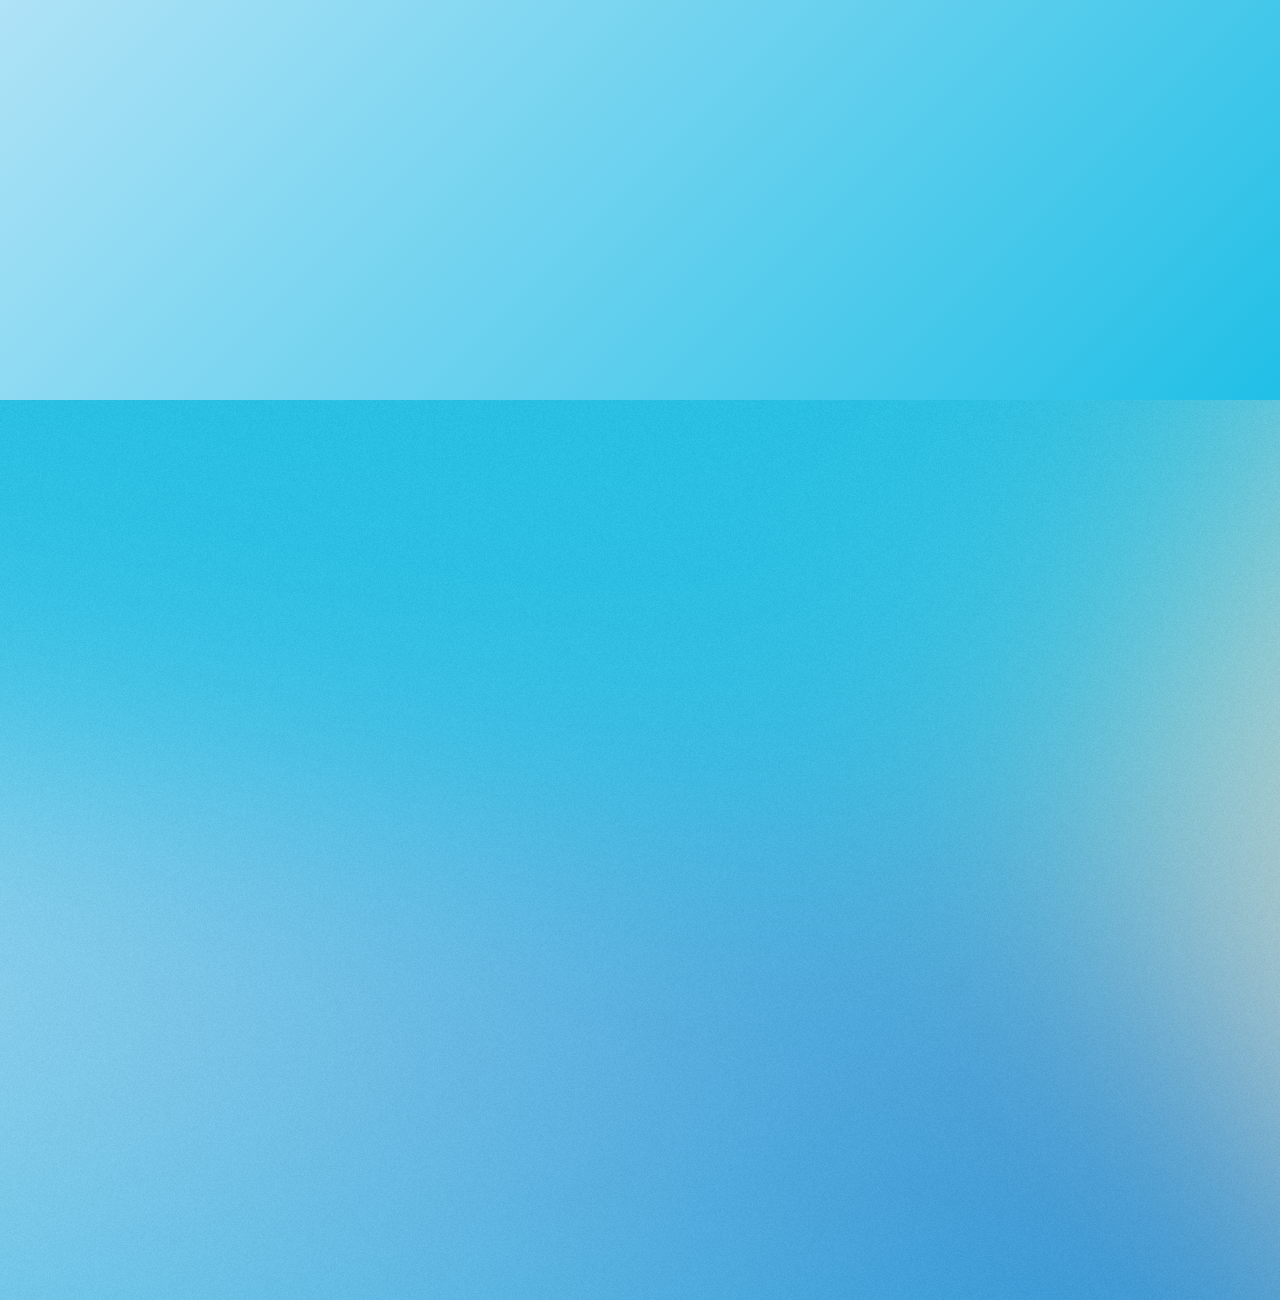
==== commit 956bb51b: "medio responsive" ====
--- a/about.html
+++ b/about.html
@@ -413,6 +413,11 @@
     <script async src="https://cdn.jsdelivr.net/npm/bootstrap@5.3.0/dist/js/bootstrap.bundle.min.js"></script>
     <script async src="https://unpkg.com/aos@2.3.1/dist/aos.js"></script>
     <script src="js/animations.js"></script>
+    <script>
+        AOS.init({
+            duration: 800,
+            once: true,
+        });
         
         hamburger.addEventListener('click', function() {
             navbarContainer.classList.toggle('active');
--- a/principal.css
+++ b/principal.css
@@ -36,8 +36,8 @@
     align-items: center;
     height: 100vh;
     font-size: 30px;
+    position: sticky;
     top: 0;
-    position: sticky;
     
 }
 .panel1{
@@ -69,6 +69,30 @@
     background-position: center;
     background-repeat: no-repeat;
     z-index: 1;
+}
+
+/* Responsive para tablets - cambiar a relative */
+@media (max-width: 992px) {
+    .panel {
+        position: relative;
+        top: auto;
+    }
+}
+
+/* Responsive para móviles - cambiar a relative */
+@media (max-width: 768px) {
+    .panel {
+        position: relative;
+        top: auto;
+    }
+}
+
+/* Móvil muy pequeño - cambiar a relative */
+@media (max-width: 576px) {
+    .panel {
+        position: relative;
+        top: auto;
+    }
 }
 
 .btn1  {
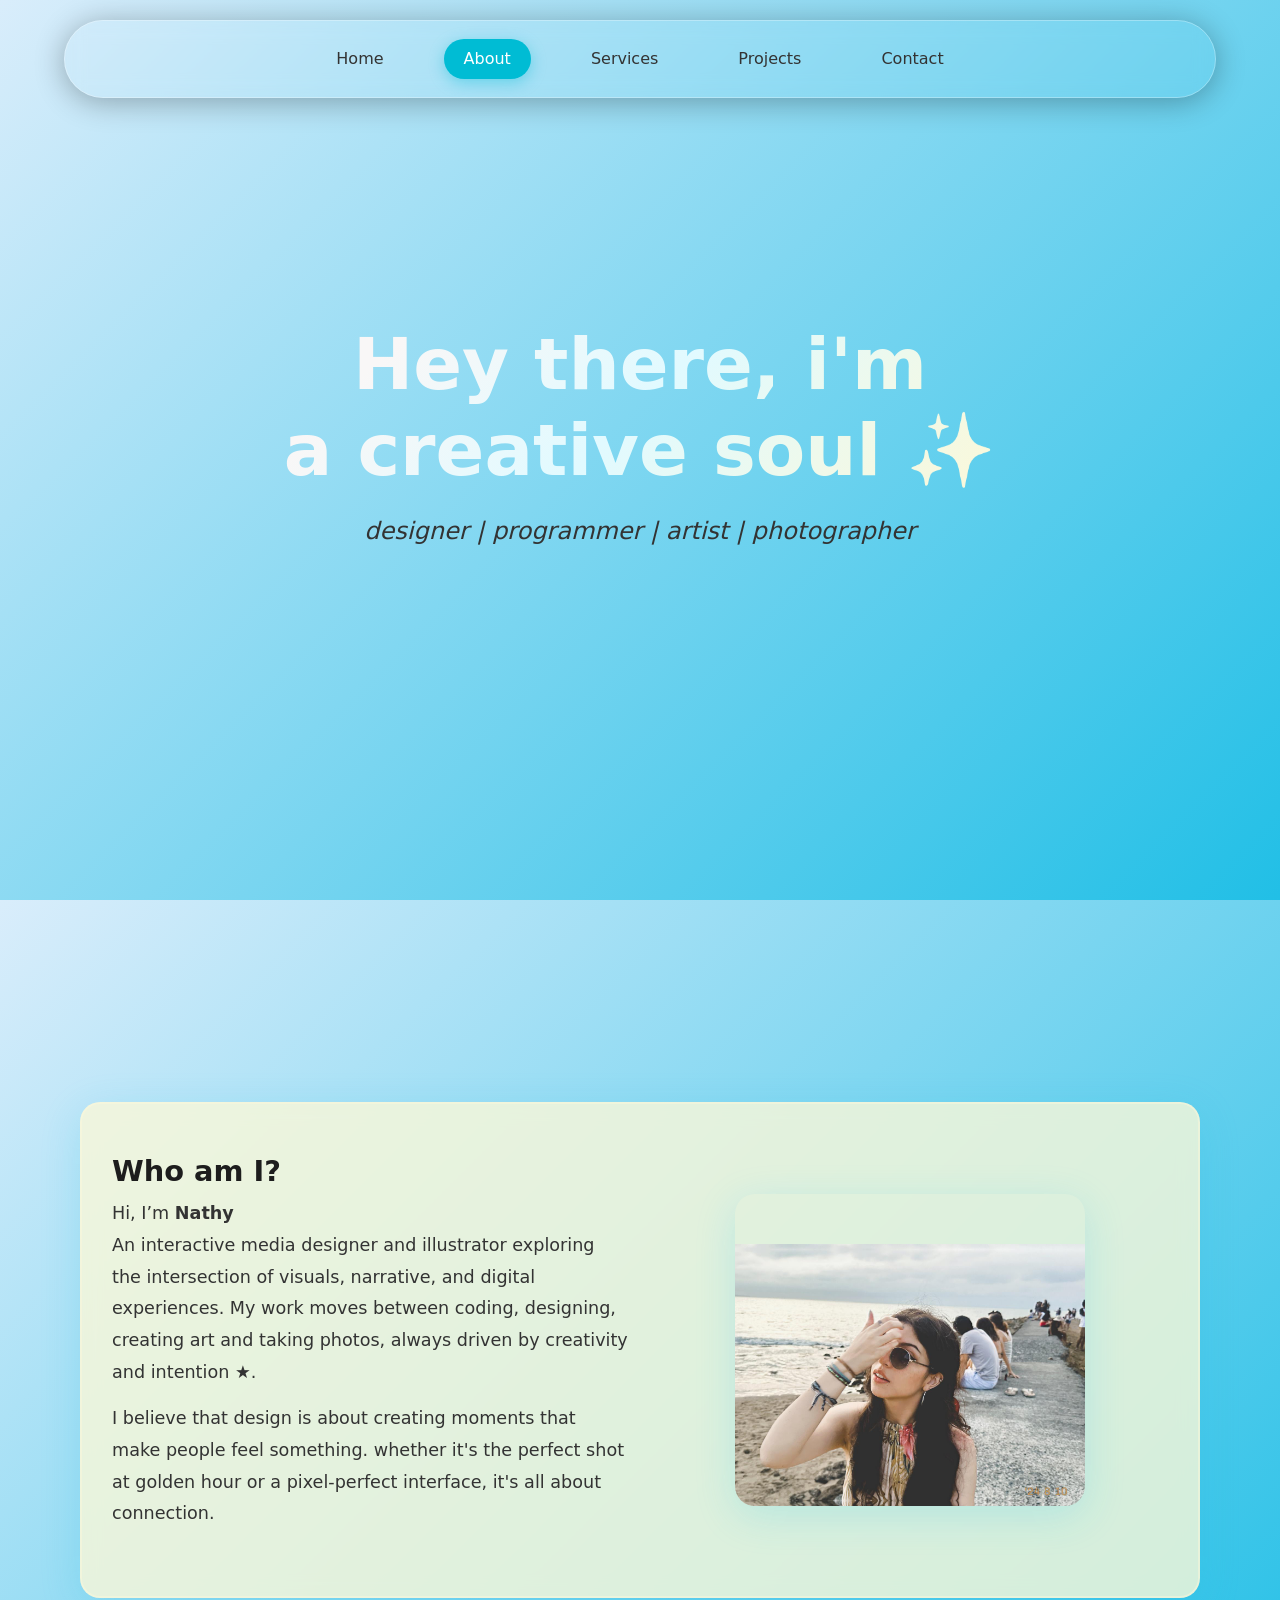
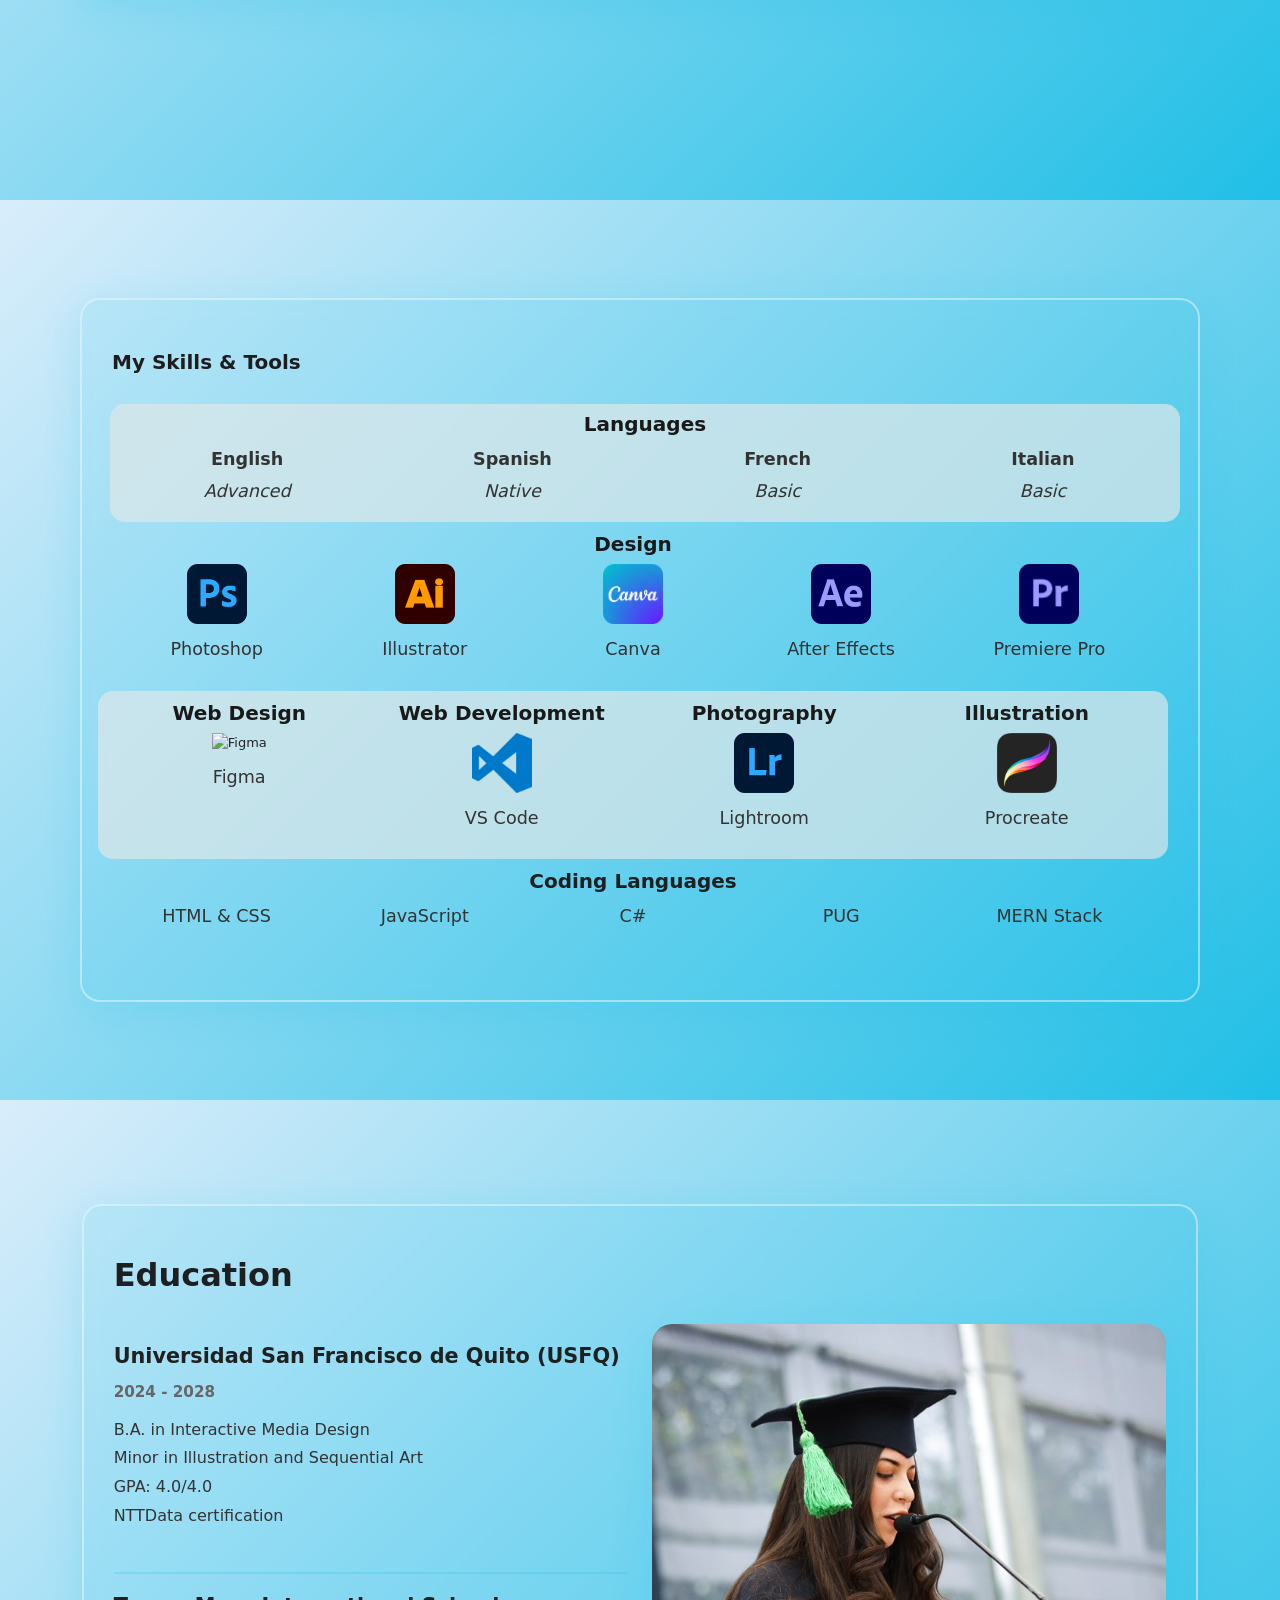
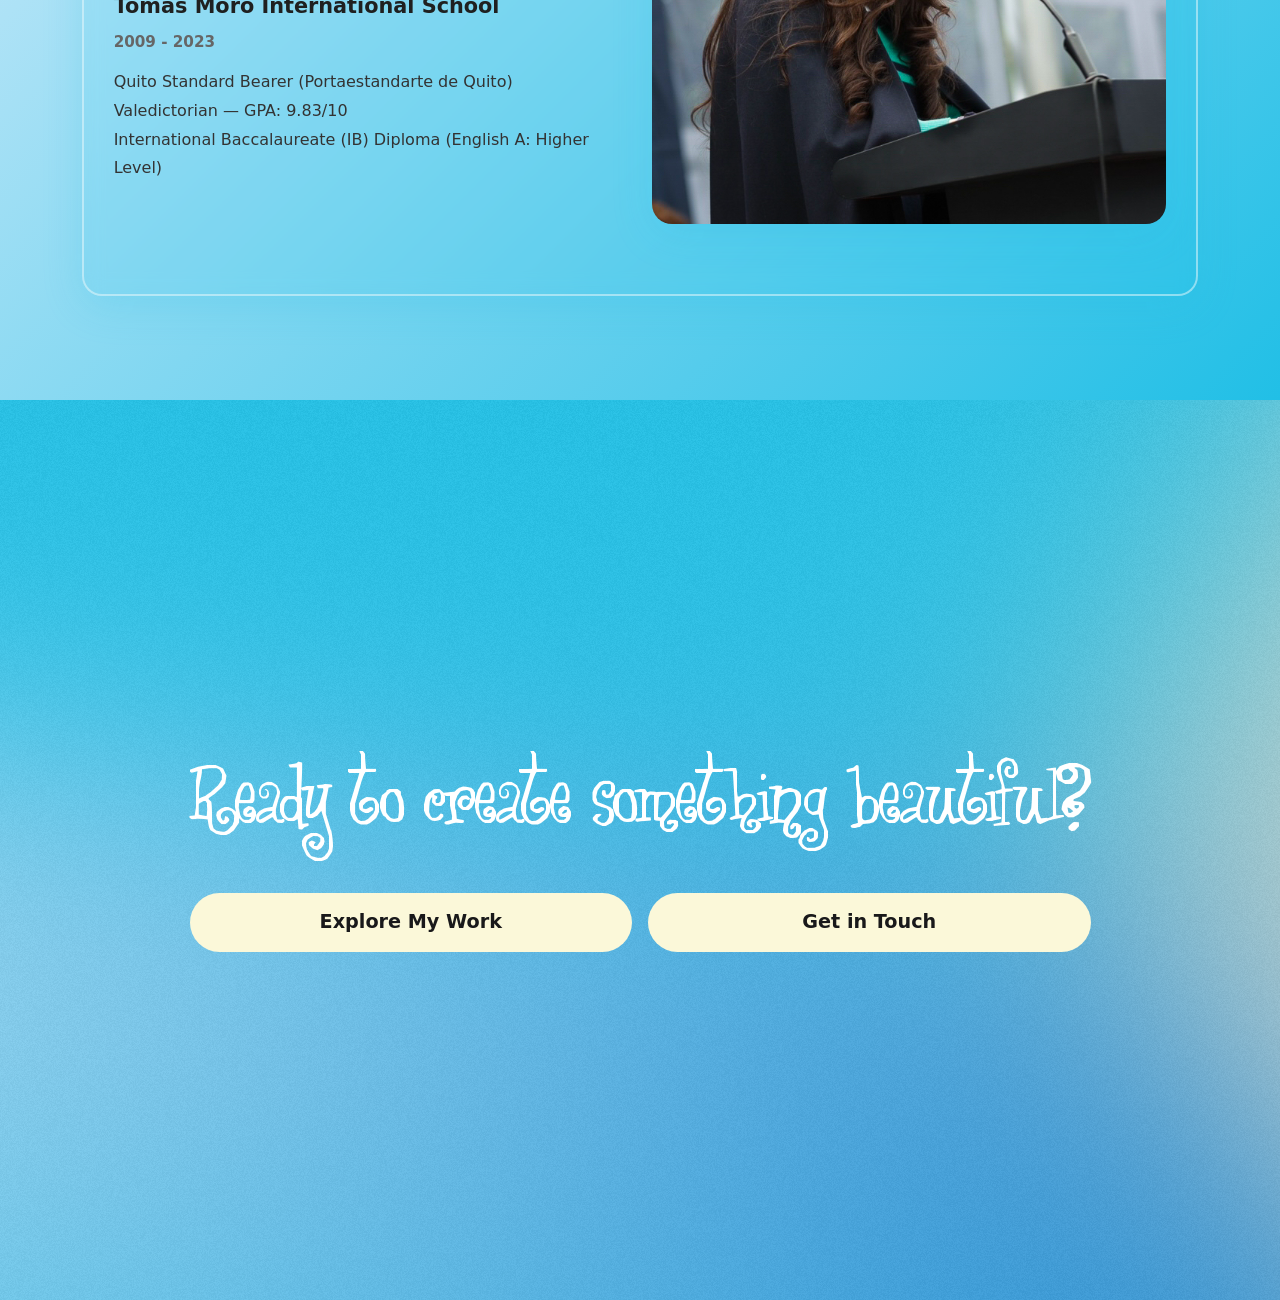
==== commit 2fe0d70c: "quitado animaciones" ====
--- a/about.html
+++ b/about.html
@@ -230,7 +230,7 @@
     <!-- The Story -->
     <section class="panel panel2">
         <div class="about-container">
-            <div class="about-section about-section-light" data-aos="fade-in">
+            <div class="about-section about-section-light">
                 <div class="row">
                     <div class="col-md-6">
                         <h3>Who am I?</h3>
@@ -354,7 +354,7 @@
     <!-- Fun Facts -->
     <section class="panel panel4">
         <div class="about-container">
-            <div class="about-section about-section-cyan" data-aos="fade-in">
+            <div class="about-section about-section-cyan">
                 
                 <h3 style="margin-bottom: 10px; color: #1e1f20; font-size: xx-large;"> Education</h3>
                 <div class="row g-4 align-items-center">
@@ -392,7 +392,7 @@
     <!-- CTA Section -->
     <section class="panel panel5">
         <div class="about-container">
-            <div data-aos="fade-up">
+            <div>
                 <div class="row">
                     <div class="col-md-12">
                         <h2 class="font-angelica" style="color: white; margin-bottom: 30px; font-size: clamp(6rem, 8vw, 5rem); text-align: center;">Ready to create something beautiful?</h2>
